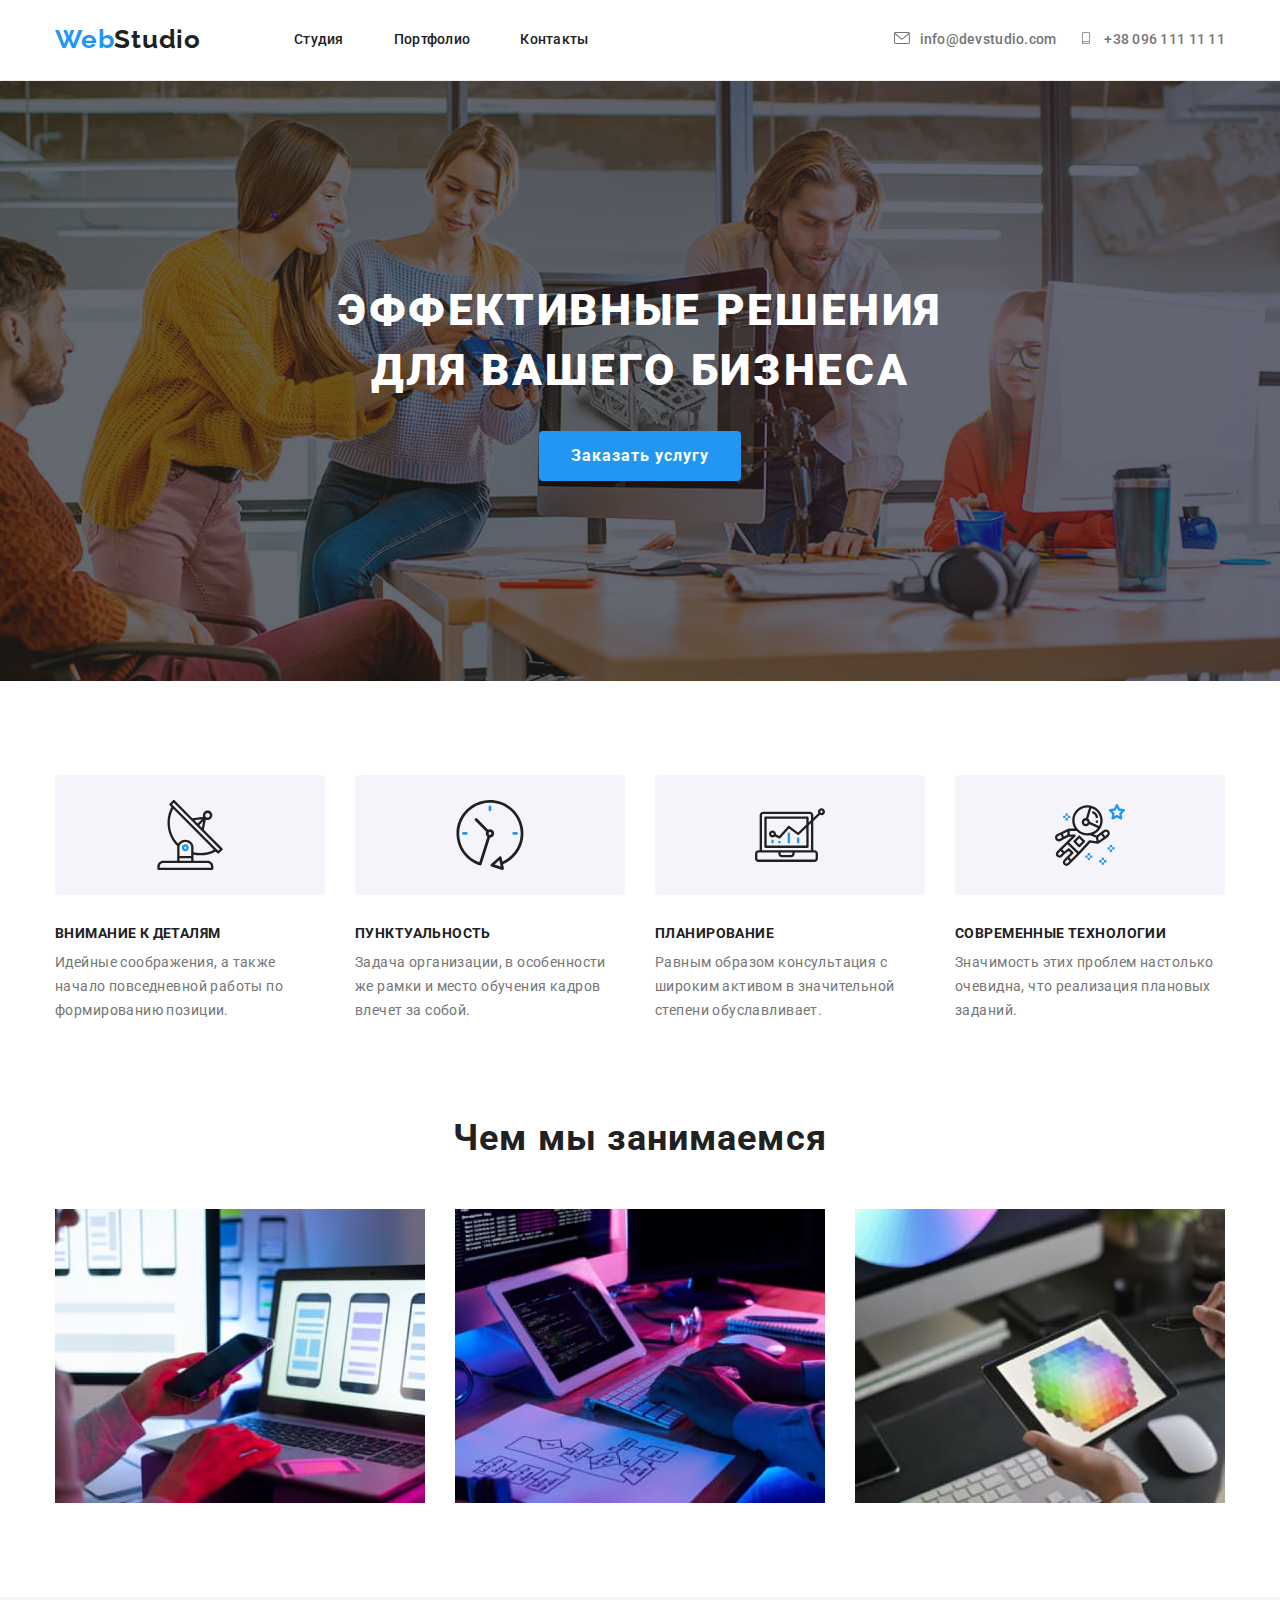
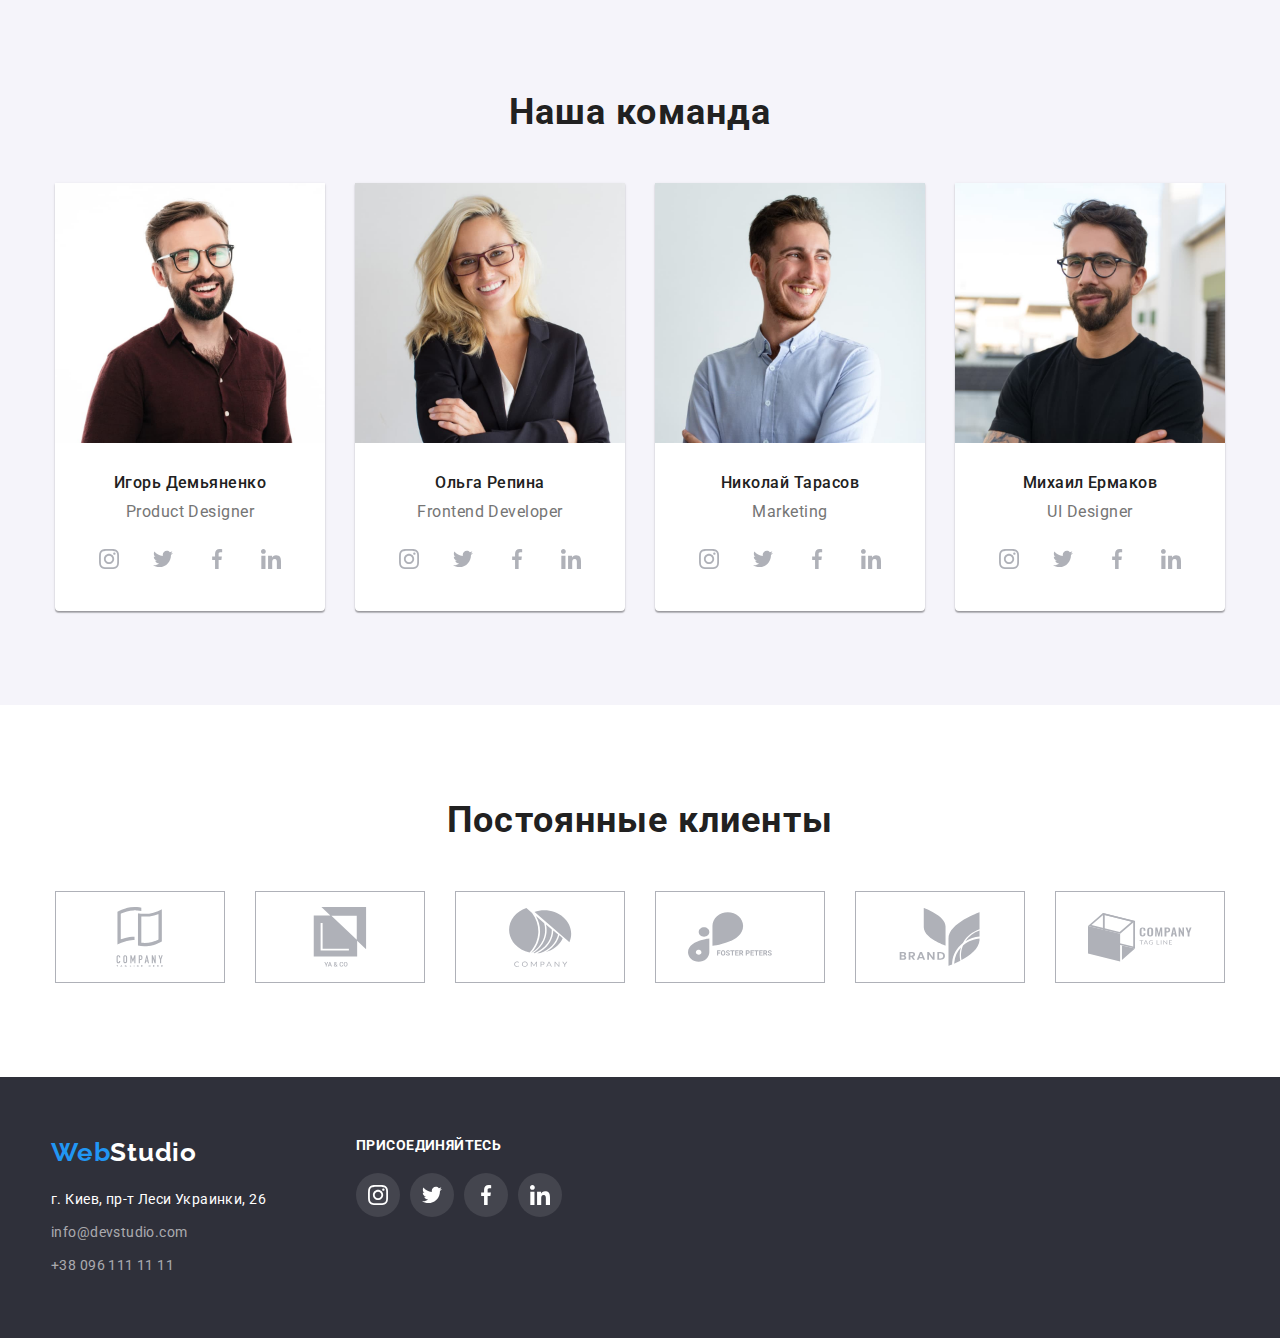
==== index.html @ 14fe9285 "homework 5" ====
<!DOCTYPE html>
<html lang="en">
  <head>
    <meta charset="UTF-8" />
    <meta http-equiv="X-UA-Compatible" content="IE=edge" />
    <meta name="viewport" content="width=device-width, initial-scale=1.0" />
    <title>Document</title>
    <link rel="stylesheet" href="./css/normalize.css/normalize.css">
    <link rel="preconnect" href="https://fonts.gstatic.com" />
    <link
      href="https://fonts.googleapis.com/css2?family=Raleway:wght@700&family=Roboto:wght@400;500;700;900&display=swap"
      rel="stylesheet"
    />
    <link rel="stylesheet" href="https://cdnjs.cloudflare.com/ajax/libs/modern-normalize/1.0.0/modern-normalize.min.css">
    <link rel="stylesheet" href="./css/styles.css">
  </head>
  <body class="web-work">
    <!-- Шапка сайта -->
    <header class="head">
      <div class="conteiner">
      <nav class="sait-nav">
        <a href="./index.html" class="logo"><span class="web-logo">Web</span>Studio</a>
        <ul class="web-link">
          <li><a href="./index.html" class="active link">Студия</a></li>
          <li><a href="./portfolio.html" class="link">Портфолио</a></li>
          <li><a href="" class="link">Контакты</a></li>
        </ul>
        <ul class="web-contacts">
          <li class="linkscontacts"><a href="mailto:info@devstudio.com" class="link mail"><svg class="contactssvg"><use href="./images/symbol-defs.svg#icon-mail"></use></svg>info@devstudio.com</a></li>
          <li class="linkscontacts"><a href="tel:+380961111111" class="link phone"><svg class="contactssvg"><use href="./images/symbol-defs.svg#icon-smartphone"></use></svg>+38 096 111 11 11</a></li>
        </ul>
      </nav>
      </div>
    </header>
  <main>
      <!-- Герой -->
      <section class="hero">
        <div class="conteiner">
        <h1 class="hero-title">Эффективные решения для вашего бизнеса</h1>
        <button type="button" class="button-style">Заказать услугу</button>
      </div>
      </section>
      <!--Особенности -->
      <section class="section-one">
        <div class="conteiner">
          <ul class="section-two">
            <li class="section-three"><svg class="group" width=70px height=70px>
              <use href="./images/symbol-defs.svg#icon-antena">
              </use>
            </svg></li>
            <li class="section-three"><svg class="group" width=70px height=70px>
              <use href="./images/symbol-defs.svg#icon-clock">
              </use>
            </svg></li>
            <li  class="section-three"><svg class="group" width=70px height=70px>
              <use href="./images/symbol-defs.svg#icon-grafic">
              </use>
            </svg></li>
            <li  class="section-three"><svg class="group" width=70px height=70px>
              <use href="./images/symbol-defs.svg#icon-cosmonavt">
              </use>
            </svg></li>
          </ul>
        </div>
      </section>
      <section class="special">
        <div class="conteiner">
        <h2 hidden>soft skills</h2>
        <ul class="special-columns">
          <li>
            
            <h3 class="special-title">Внимание к деталям</h3>
            <p class="special-text">Идейные соображения, а также начало повседневной работы по формированию позиции.</p>
          </li>
          <li>
            
            <h3 class="special-title">Пунктуальность</h3>
            <p class="special-text">
              Задача организации, в особенности же рамки и место обучения кадров влечет за собой.
            </p>
          </li>
          <li>
            
            <h3 class="special-title">Планирование</h3>
            <p class="special-text">
              Равным образом консультация с широким активом в значительной степени обуславливает.
            </p>
          </li>
          <li>
            
            <h3 class="special-title">Современные технологии</h3>
            <p class="special-text">Значимость этих проблем настолько очевидна, что реализация плановых заданий.</p>
          </li>
        </ul>
      </div>
      </section>
       <!-- Чем мы занимаемся -->
      <section class="our-work">
        <div class="conteiner">
       <h2 class="title">Чем мы занимаемся</h2>
        <ul class="box-img">
          <li><img src="./images/jpg3.jpg" alt="computer" width="370" /></li>
          <li><img src="./images/jpg2.jpg" alt="phone" width="370" /></li>
          <li><img src="./images/jpg1.jpg" alt="tablet" width="370" /></li>
        </ul>
      </div>
      </section>
      <!-- Наша команда -->
      <section class="team"> 
        <div class="conteiner">           
        <h2 class="title">Наша команда</h2>                        
        <ul class="list-item">
            <li class="scorecard">
              <img src="./images/d.jpg" alt="photo designer" width="270" />                   
                <div class="team-conteiner">
              <h3 class="team-member">Игорь Демьяненко</h3>
                <p class="team-text">Product Designer</p>
                <ul class="icons-list">
                 <li class="icons-card">
                   <a href="#" class="icons-ref">
                     <svg class="socials">
                      <use href="./images/symbol-defs.svg#icon-instagram"></use>
                     </svg>
                    </a>
                  </li>
                  <li class="icons-card">
                   <a href="#" class="icons-ref">
                     <svg class="socials">
                      <use href="./images/symbol-defs.svg#icon-twitter"></use>
                     </svg>    
                    </a>
                  </li>
                  <li class="icons-card">
                   <a href="#" class="icons-ref">
                     <svg class="socials">
                      <use href="./images/symbol-defs.svg#icon-facebook"></use>
                     </svg>    
                    </a>
                  </li>
                  <li class="icons-card">
                   <a href="#" class="icons-ref">
                     <svg class="socials">
                      <use href="./images/symbol-defs.svg#icon-linkedin"></use>
                     </svg>
                    </a>
                  </li>
                </ul>  
              </div>      
           </li>
            <li class="scorecard">
              <img src="./images/olya.jpg" alt="photo developer" width="270" />
              <div class="team-conteiner">
                <h3 class="team-member">Ольга Репина</h3> 
                <p class="team-text"> Frontend Developer</p>
                <ul class="icons-list">
                 <li class="icons-card">
                   <a href="#" class="icons-ref">
                    <svg class="socials">
                      <use href="./images/symbol-defs.svg#icon-instagram"></use>
                    </svg>
                   </a>
                 </li>
                 <li class="icons-card">
                   <a href="#" class="icons-ref">
                    <svg class="socials">
                      <use href="./images/symbol-defs.svg#icon-twitter"></use>
                    </svg>    
                   </a>
                 </li>
                 <li class="icons-card">
                   <a href="#" class="icons-ref">
                    <svg class="socials">
                      <use href="./images/symbol-defs.svg#icon-facebook"></use>
                    </svg>    
                   </a>
                 </li>
                 <li class="icons-card">
                   <a href="#" class="icons-ref">
                    <svg class="socials">
                      <use href="./images/symbol-defs.svg#icon-linkedin"></use>
                    </svg>
                   </a>
                 </li>
               </ul> 
              </div>                   
            </li>
            <li class="scorecard">
              <img src="./images/kolya.jpg" alt="photo marketing" width="270" />
              <div class="team-conteiner">
                <h3 class="team-member">Николай Тарасов</h3>
                <p class="team-text">Marketing</p>
                <ul class="icons-list">
                 <li class="icons-card">
                   <a href="#" class="icons-ref">
                    <svg class="socials">
                      <use href="./images/symbol-defs.svg#icon-instagram"></use>
                    </svg>
                   </a>
                 </li>
                 <li class="icons-card">
                   <a href="#" class="icons-ref">
                    <svg class="socials">
                      <use href="./images/symbol-defs.svg#icon-twitter"></use>
                    </svg>    
                   </a>
                 </li>
                 <li class="icons-card">
                   <a href="#" class="icons-ref">
                    <svg class="socials">
                      <use href="./images/symbol-defs.svg#icon-facebook"></use>
                    </svg>    
                   </a>
                 </li>
                 <li class="icons-card">
                   <a href="#" class="icons-ref">
                    <svg class="socials">
                      <use href="./images/symbol-defs.svg#icon-linkedin"></use>
                    </svg>
                   </a>
                 </li>
               </ul>
              </div>
            </li>
            <li class="scorecard"> 
              <img src="./images/misha.jpg" alt="photo ui designer" width="270" />
              <div class="team-conteiner">
                <h3 class="team-member">Михаил Ермаков</h3>
                <p class="team-text">UI Designer</p>
                <ul class="icons-list">
                 <li class="icons-card">
                   <a href="#" class="icons-ref">
                    <svg class="socials">
                      <use href="./images/symbol-defs.svg#icon-instagram"></use>
                    </svg>
                   </a>
                 </li>
                 <li class="icons-card">
                   <a href="#" class="icons-ref">
                    <svg class="socials">
                      <use href="./images/symbol-defs.svg#icon-twitter"></use>
                    </svg>    
                   </a>
                 </li>
                 <li class="icons-card">
                   <a href="#" class="icons-ref">
                    <svg class="socials">
                      <use href="./images/symbol-defs.svg#icon-facebook"></use>
                    </svg>    
                   </a>
                 </li>
                 <li class="icons-card">
                   <a href="#" class="icons-ref">
                    <svg class="socials">
                      <use href="./images/symbol-defs.svg#icon-linkedin"></use>
                    </svg>
                   </a>
                 </li>
               </ul>
              </div>
            </li>
        </ul> 
        </div>                          
       </section>
      <!-- Постоянные клиенты -->
      <section class="client">
      <div class="conteiner">
        <div class="our-clients">
        
      <h2 class="our-team">Постоянные клиенты</h2>
      <ul class="clients-team">
        <li class="our-clients-team">
          <a href="" class="clients-link">
          <svg class="svg-client">
            <use href="./images/symbol-defs.svg#icon-one" ></use>
          </svg>
        </a>
        </li>
     
        <li class="our-clients-team">
          <a href="" class="clients-link">
          <svg class="svg-client">
            <use href="./images/symbol-defs.svg#icon-two"></use>
          </svg>
        </a>
        </li>
      
        <li class="our-clients-team">
          <a href="" class="clients-link">
          <svg class="svg-client">
            <use href="./images/symbol-defs.svg#icon-three"></use>
          </svg>
        </a>
        </li>
     
        <li class="our-clients-team">
          <a href="" class="clients-link">
          <svg class="svg-client">
            <use href="./images/symbol-defs.svg#icon-four"></use>
          </svg>
        </a>
        </li>
     
        <li class="our-clients-team">
          <a href="" class="clients-link">
          <svg class="svg-client">
            <use href="./images/symbol-defs.svg#icon-five"></use>
          </svg>
        </a>
        </li>
        <li class="our-clients-team">
          <a href="" class="clients-link">
          <svg class="svg-client">
            <use  href="./images/symbol-defs.svg#icon-six"></use>
          </svg>
        </a>
        </li>
      </ul>
        
  </div>
      </div>
    </section>
    </main>
     <!-- Адресса -->
     <footer class="footer"> 
      <div class="conteiner">
        <div class="footer-nav">
        <ul >
       <a href="./index.html" class="logo"><span class="logo-web">Web</span>Studio</a>                             
         <address class="address"> 
             <a href="" class="link contacts"> г. Киев, пр-т Леси Украинки, 26</a>
         </address> 
       <ul class="footer-contacts">
          <li>
            <a href="mail:info@devstudio.com" class="link mail">info@devstudio.com</a>
         </li>
         <li>
            <a href="tel:+380961111111" class="link phone">+38 096 111 11 11</a>
         </li>
       </ul>
      </ul>
    </div>
    
    <div class="footer-join">
      <section class="join">
      <h3 class="title-join">присоединяйтесь</h3>
        <ul class="footer-social" >
          <li class="social-list">
            <a href="#" class="svg-social">
              <svg class="socials">
                <use href="./images/symbol-defs.svg#icon-instagram"></use>
              </svg>
            </a>
          </li>
          <li class="social-list">
            <a href="#" class="svg-social">
              <svg class="socials">
                <use href="./images/symbol-defs.svg#icon-twitter"></use>
              </svg>  
            </a>
          </li>
          <li class="social-list">
            <a href="#" class="svg-social">
              <svg class="socials">
                <use href="./images/symbol-defs.svg#icon-facebook"></use>
              </svg>  
            </a>
          </li>
          <li class="social-list">
            <a href="#" class="svg-social">
              <svg class="socials">
                <use href="./images/symbol-defs.svg#icon-linkedin"></use>
              </svg>
            </a>
          </li>
        </ul>
      </section>
    </div>
      </div>   
    </footer>
  </body>
</html>
---- css/styles.css ----
:root{
    --main-color-headers: #212121;
    --main-text-color:  #757575;
    --white-color: #FFFFFF;
    --section-buttons: #F5F4FA;
    --color-button-logo: #2196F3;
    --background: #2F303A;
    --color-logo-links: #2196F3;
    --color-work:#E5E5E5;
    --color-our-team:  #F5F4FA;
    --card-content-border:  #EEEEEE;
    --hero-footer-background: #2f303a;
    --footer-phone-mail: rgba(255, 255, 255, 0.6);
    --company-social-color: #AFB1B8;
} 

/* универсальный селектор */
*{
    list-style: none;
    text-decoration: none;
}

*{
    margin: 0;
    padding: 0;
    list-style: none;      
}

body {
     font-family: Roboto;
     font-style: normal;
    background-color: var(--white-color);
    color: var(--main-text-color);
    }

img {
display: block;
max-width: 100%;
height: auto;
    }

.conteiner {
    box-sizing: border-box;
    width: 1200px;
    margin: 0 auto;
    padding: 0 15px;
}
.head .conteiner {
  padding-top: 24px;
  padding-bottom: 25px;
}
/* общие свойства ссылок */


/* ссылки */
.link {
  text-decoration: none;
    font-family: Roboto;
    font-style: normal;
    font-weight: 500;
    font-size: 14px;
    line-height: 1.143;
    letter-spacing: 0.02em;
    color: inherit;
 }

/* Шапка сайта */

.logo {
    font-style: normal;
    letter-spacing: 0.03em;
    font-family: Raleway;
    font-weight: bold;
    font-size: 26px; 
    line-height: 1.192;
    color: var(--main-color-headers);
    margin-right: 93px;
    
    
    

  }
  .web-logo {
    font-family: Raleway;
    font-style: normal;
    font-weight: bold;
    font-size: 26px;
    line-height: 1.192;
    letter-spacing: 0.03em;
    color: var(--color-logo-links); 
    width: 145px;

    
}

.sait-nav {
    display:flex;
    align-items: center; 
    justify-content: space-between; 
  
}

.web-link{
  display: flex;
  justify-content: space-between;
  /* width: 294px;
  */
    
 }
 /* контакты  */

.web-contacts 
{
    align-items: center;
    margin-left: 305px;
    display: flex; 
    justify-content: space-between; 
    width: 333px;

    
   }
   .web-link li:not(:last-child) {
     margin-right: 50px;

   }
   

   .link:hover,
   .link:focus {
     color: var(--color-logo-links);
   }


.contactssvg{
    fill: currentColor;
    width: 16px;
    height: 12px;
    margin-right: 10px;    
}
 
.contactssvg:hover,
.contactssvg:focus{
    Fill: var(--color-button-logo) ;      
}
   header{
    border-bottom: 1px solid #ECECEC;
}



/* Герой */
 .hero {
      background-color:#2F303A ;
      padding-bottom: 200px;
      padding-top: 200px;  
     background-image:linear-gradient(to right,rgba(48, 58, 47, 0.4), rgba(47, 48, 58, 0.4)), url(../images/Img.jpg);
     max-width: 1600px;
     background-position: center;
     background-size: cover;
     background-repeat: no-repeat;
     justify-content: center;
     margin: 0 auto;
      
      }


.hero-title {
    width: 696px;
    display:flex;
    font-style: normal;
    font-weight: 900;
    font-size: 44px;
    line-height: 1.363;
    color: var(--white-color);
    text-align: center;
    letter-spacing: 0.06em;
    text-transform: uppercase;
    margin: 0 auto; 
    margin-bottom: 30px;

    
     /* кнопка */

}
.button-style{

    display:flex;
    justify-content: center;
    font-weight: bold;
    font-family: Roboto;
     font-size: 16px;
     line-height: 1.875;
     padding: 10px 32px;
     letter-spacing: 0.06em;
     align-items: center;
     margin: auto; 
     background: var(--color-button-logo);
     color: var(--white-color);
     display: flex;      
     box-shadow: 0px 4px 4px rgba(0, 0, 0, 0.15);
     border-radius: 4px;     
     border: none; 
     cursor: pointer;
}
     
/* особенности  */

.section-one{
    padding-top: 94px; 
}

.section-two{
display: flex;
justify-content: space-between;
}

.section-three{
  display: inline-flex;
  justify-content: center;
  align-items: center;
  width: 270px;
  height: 120px;
  background: var(--color-our-team);
  border-radius: 4px;
}


.special content{
    display: flex; 
    justify-content: space-between;
}

.special-columns li:not(:last-child){
    margin-right: 30px;
}
.special ul{
    display: flex;
}


.special-title{
    font-weight: bold;
    line-height: 1.172;
    font-size: 14px;
    letter-spacing: 0.03em;
    text-transform: uppercase;
    color: var(--main-color-headers);
    margin-bottom: 10px;
    margin-top: 30px;
    
}
.special-text{
    width: 270px;
    font-size: 14px;
    line-height: 1.714;
    color: var(--main-text-color);
    font-weight: normal;
    letter-spacing: 0.03em;
    
    
}

/* Чем мы занимаемся */

.box-img{
    display: flex;
     justify-content: space-between;
}
.our-work{
    
    padding-bottom: 94px; 
    padding-top: 94px;   
}





/* Наша команда */
.team{
     
  background: var(--color-our-team);
  padding-top: 94px;
   padding-bottom: 94px; 
}

.list-item {
  display: flex;
  justify-content: space-between;
}

.title{
  font-weight: bold;
  font-size: 36px;
  line-height: 1.167;
  text-align: center;
  letter-spacing: 0.03em;
  color: var(--main-color-headers);
  margin-bottom: 50px;
} 

.team-conteiner {
  padding: 30px 32px;
}
 
.icons-card:not(:last-child){
  margin-right: 10px;
}

.team .scorecard{
 background: var(--white-color);             
 box-shadow: 0px 1px 3px rgba(0, 0, 0, 0.12), 0px 1px 1px rgba(0, 0, 0, 0.14), 0px 2px 1px rgba(0, 0, 0, 0.2);
 border-radius: 0px 0px 4px 4px;     
}

.list-item .team-scorecard{
  margin-top: 30px;
  margin-bottom: 30px;
}

.team-member{
  font-weight: 500;
  font-size: 16px;
  line-height: 1.188;       
  letter-spacing: 0.03em;    
  color: var(--main-color-headers);
  text-align: center;     
}

.team-text{
  font-weight: normal;
  font-size: 16px;
  line-height: 1.187;
  letter-spacing: 0.03em;
  text-align: center;     
  margin-top: 10px;    
}
.icons-list{
  margin: 0 auto;
  margin-top: 16px;
  display: flex;
  justify-content: center;   
}



.icons-list .icons-card{      
 display: flex;
 justify-content: center;
 align-items: center;    
}   
.icons-ref{
 display: inline-flex;
 justify-content: center;
 align-items: center; 
 background-color: inherit;
 fill: var(--company-social-color);   
 width: 44px;
 height: 44px;   
 border-radius: 50%;
}
  
.icons-ref:hover, 
.icons-ref:focus{
fill: var(--white-color);
background-color:var(--color-button-logo) ;  
 }

.team-svg{
  width: 20px;
    height: 20px;
}
/* Адреса */


.footer .conteiner{ 
  display: flex;  
  padding-top: 60px;
  padding-bottom: 60px;        
}
.footer{
 background: var(--hero-footer-background); 
}
.footer-nav{
  display: flex;
 justify-content: center;
  width: 231px; 
  margin-right: 70px;
} 











.footer .logo{
color: var(--white-color);      
}  

.logo-web{
 color: var(--color-logo-links) ;
}

.footer .mail{
 font-weight: normal;
  font-size: 14px;
  line-height: 1.714;
  letter-spacing: 0.03em;
  color:  var(--footer-phone-mail);
  
}
.footer .phone{
  font-weight: normal;
  font-size: 14px;
  line-height: 1.714;
  letter-spacing: 0.03em;
  color:  var(--footer-phone-mail);       
}  
.address{
  margin-top: 20px;
}
.contacts {  
  font-weight: normal;
  font-size: 14px;
  line-height: 1.714;     
  letter-spacing: 0.03em; 
  color: var(--white-color);       
}
/* .footer .conteiner{ 
  display: flex;  
  padding-top: 60px;
  padding-bottom: 60px;        
} */
.footer-contacts li{
margin-top: 9px;
}
.footer .link:hover,
.footer .link:focus{
  color: var(--color-button-logo);
}
.footer-join {
  display: flex;
 justify-content: center;   
} 


.socials {
  width: 20px;
  height: 20px;
}
.title-join{
  text-transform: uppercase;
  color: var(--white-color);
  font-weight: bold;
  font-size: 14px;
  line-height: 1.142;             
  letter-spacing: 0.03em;
  margin-bottom: 20px;
}
.social-list:not(:last-child){
  margin-right: 10px;
}
.footer-social {
  display: flex;
  justify-content: center;
  align-items: center;
}
.svg-social {
  display: inline-flex;
  justify-content: center;
  align-items: center;
  background: rgba(255, 255, 255, 0.1);
  fill:#FFFFFF;
  width: 44px;
  height: 44px;
  border-radius: 50%;
}
.svg-social:hover,
.svg-social:focus {
  fill: #FFFFFF;
  background-color: var(--color-button-logo);
}


    /* Портфолио */
    .web-link{
        font-family: Roboto;
        font-style: normal;
        font-weight: 500;
        font-size: 14px;
        line-height: 1.142;
        color: var(--main-color-headers) ;
}
     .mail{
        text-decoration: none;
        font-family: Roboto;
        font-size: 14px;
        font-weight: 500;
        color: var(--main-text-color);
        line-height: 1.142;
     }
    .phone{
        text-decoration: none;
        font-family: Roboto;
        font-size: 14px;
        font-weight: 500;
        color: var(--main-text-color);
        line-height: 1.142;
    } 
   /* Кнопки портфолио */

.button-portfolio:focus,
.button-portfolio:hover {
    color: var(--white-color);
  background-color: var(--color-logo-links);
  box-shadow: 0px 1px 1px rgba(0, 0, 0, 0.12), 0px 4px 4px rgba(0, 0, 0, 0.06), 1px 4px 6px rgba(0, 0, 0, 0.16);
}


.buttons-portfolio{
    margin-bottom: 50px; 
    display: flex;
    justify-content: center;
    
    
}

.button-portfolio{
    font-family: Roboto;
    font-style: normal;
    font-weight: 500;
    font-size: 16px;
    line-height: 1.625;
    text-align: center;
    letter-spacing: 0.03em;
    color: var(--main-color-headers);
    background-color: var(--section-buttons);
    padding: 6px 22px;
    cursor: pointer;
    margin-right: 8px;
    border-radius: 4px;
    border: none; 
   }

   /* Фото портфолио */
   .portfolio-page{
    padding-top: 94px;
    padding-bottom: 94px;
   }
.project{
    flex-basis: calc((100% - 90px) / 3);
      margin-left: 30px;
      margin-top: 30px;
}

.card-content{
    padding: 20px 24px;
    background-color: var(--white-color);
   border: 1px solid var(--card-content-border); 
  

  }

  .project:hover,
  .project:focus{
    box-shadow: 0px 1px 1px rgba(0, 0, 0, 0.12), 0px 4px 4px rgba(0, 0, 0, 0.06), 1px 4px 6px rgba(0, 0, 0, 0.16);
    background-color: var(--color-logo-links);
  }

.photo-portfolio{
    padding: 0;
    margin: 0;
   display: flex;
   flex-wrap: wrap;
   margin-top: -30px;
   margin-left: -30px; 
    }

    .portfolio-text{
    font-family: Roboto;
    font-style: normal;
    font-weight: bold;
    font-size: 18px;
    line-height: 2;
    color: var(--main-color-headers);
    letter-spacing: 0.06em;
    }

.photo-name{
    font-family: Roboto;
    font-weight: normal;
    font-size: 16px;
    line-height: 1.875;
    color: var(--main-text-color);
    letter-spacing: 0.03em;
}



/* Адрес */

.portfolio-down{
    background: var(--background);
}

.footer-web{
    font-family: Raleway;
    font-weight: bold;
    line-height: 1.192;
    color: var(--color-button-logo);
}
.footer-studio{
    font-family: Raleway;
    font-weight: bold;
    line-height: 1.192;
    color:  var(--white-color);
}
.address-style{
    font-style: normal;
    font-family: Roboto;
    font-weight: normal;
    line-height: 1.714;
    color: var(--white-color);
    }
.portfolio-footer-mail{
    Text-decoration: none;
    font-family: Roboto;
    font-size: 14px;
    font-weight: normal;
    line-height: 1.714;
    color: var(--main-text-color);
    }
.portfolio-footer-phone{
    Text-decoration: none;
    font-family: Roboto;
    font-size: 14px;
    font-weight: normal;
    line-height: 1.714;
    color: var(--main-text-color);
    }


  /* Наши клиенты */
  .client{
    padding-top: 94px;
   padding-bottom: 94px;
  } 

  .svg-client{
    width: 106px;
    height: 60px;
    align-items: center;
    margin: 16px 32px;
    border: none; 
    }


  .clients-team {
    display: flex;
    justify-content: space-between;
    align-items: center;
  }

  .clients-link:hover ,
  .clients-link:focus {
    outline: 1px solid var(--color-button-logo);
  }

  
  
  .clients-link{
    display: flex;
    justify-content: center;
    align-items: center; 
    width: 170px;
    height: 92px;
    border: 1px solid #AFB1B8;
    fill: var(--company-social-color);
  
  }
  .clients-link:hover,
  .clients-link:focus{
    fill: var(--color-button-logo);
    border:var(--color-button-logo);
  }

  .our-clients-team:not(:last-child){
    margin-right: 30px; 
  }

.our-team{
  font-weight: bold;
  font-size: 36px;
  line-height: 1.167;
  text-align: center;
  letter-spacing: 0.03em;
  color: var(--main-color-headers);
  margin-bottom: 50px;
}
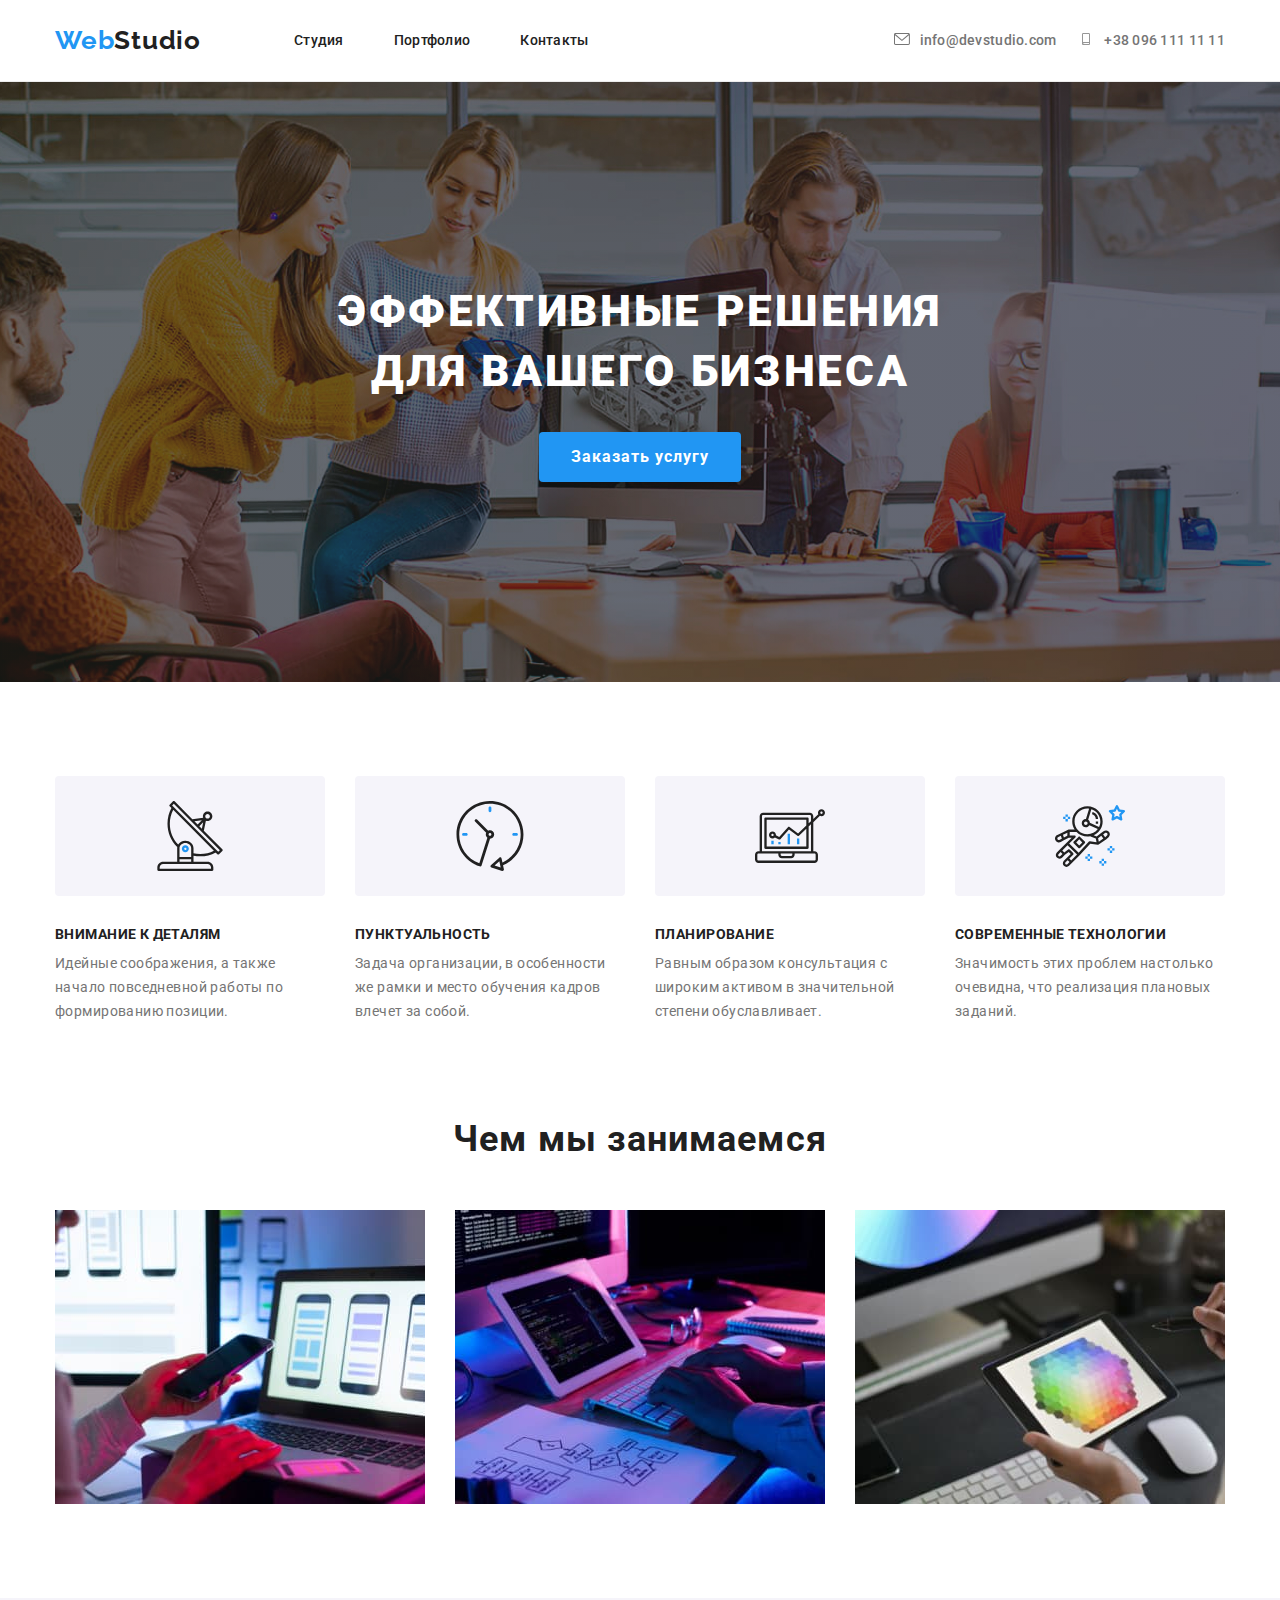
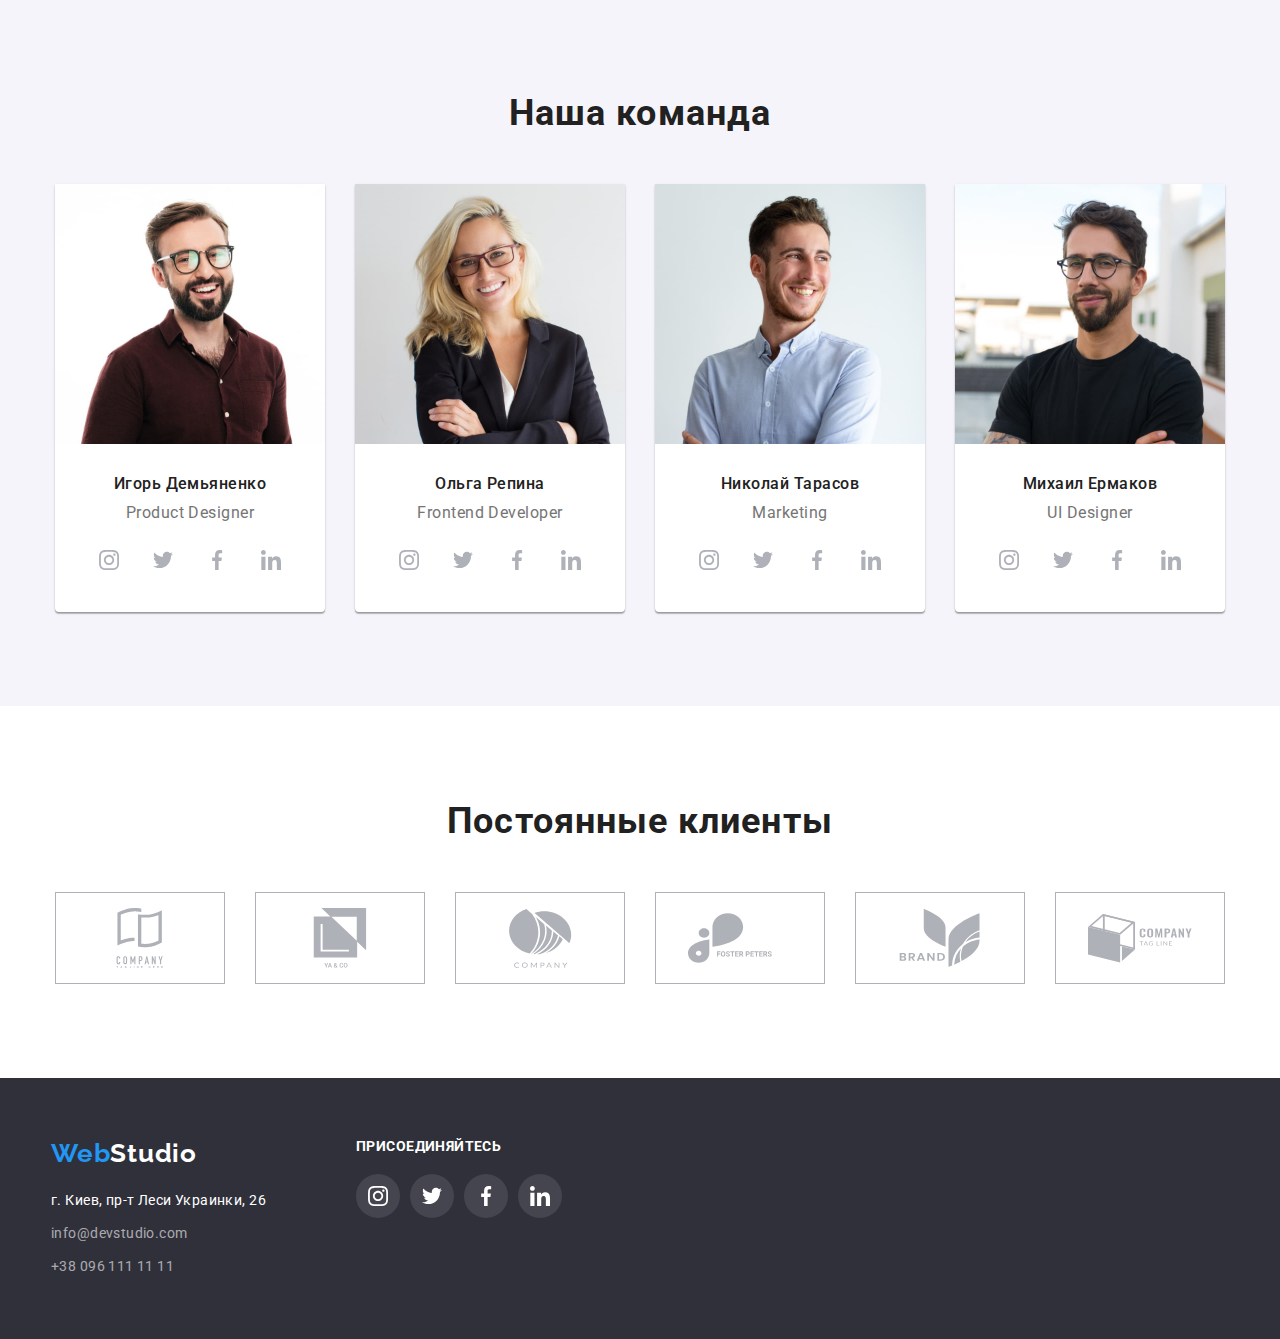
==== commit c5eed724: "done" ====
--- a/index.html
+++ b/index.html
@@ -21,7 +21,7 @@
       <nav class="sait-nav">
         <a href="./index.html" class="logo"><span class="web-logo">Web</span>Studio</a>
         <ul class="web-link">
-          <li><a href="./index.html" class="active link">Студия</a></li>
+          <li><a href="./index.html" class="link active">Студия</a></li>
           <li><a href="./portfolio.html" class="link">Портфолио</a></li>
           <li><a href="" class="link">Контакты</a></li>
         </ul>
@@ -37,7 +37,7 @@
       <section class="hero">
         <div class="conteiner">
         <h1 class="hero-title">Эффективные решения для вашего бизнеса</h1>
-        <button type="button" class="button-style">Заказать услугу</button>
+        <button type="button" data-modal-open  class="button-style">Заказать услугу</button>
       </div>
       </section>
       <!--Особенности -->
@@ -377,5 +377,16 @@
     </div>
       </div>   
     </footer>
+    <!-- Modal -->
+<div class="backdrop is-hidden" data-modal>
+    <div class="modal">
+      <button data-modal-close class="btn-modal-close" >
+        <svg class="icon-btn-close">
+          <use href="./images/symbol-defs.svg#icon-close"></use>
+        </svg>
+      </button>
+    </div>
+  </div>
+<script src="./js/modal.js"></script>
   </body>
 </html>
--- a/css/styles.css
+++ b/css/styles.css
@@ -26,6 +26,7 @@
     list-style: none;      
 }
 
+
 body {
      font-family: Roboto;
      font-style: normal;
@@ -33,11 +34,14 @@
     color: var(--main-text-color);
     }
 
+
 img {
 display: block;
 max-width: 100%;
 height: auto;
-    }
+
+ }
+
 
 .conteiner {
     box-sizing: border-box;
@@ -45,11 +49,34 @@
     margin: 0 auto;
     padding: 0 15px;
 }
-.head .conteiner {
-  padding-top: 24px;
-  padding-bottom: 25px;
+
+.active{
+  color: var(--color-button-logo);
+}
+
+.active::after{    
+  display: flex;
+  content: "";
+  width: inherit;
+  border-bottom: 4px solid;
+  background-color: var(--color-button-logo);
+  border-radius: 2px;
+  margin-top: 30px;
+  bottom: -1px;  
+  margin-bottom: -1px;
+  opacity: 0; 
+  transition: opacity 250ms cubic-bezier(0.4, 0, 0.2, 1);
+
+}
+
+
+.active:hover::after{
+    opacity: 1;
+    background-color: var(--color-button-logo);
 }
 /* общие свойства ссылок */
+
+
 
 
 /* ссылки */
@@ -62,6 +89,7 @@
     line-height: 1.143;
     letter-spacing: 0.02em;
     color: inherit;
+    transition: color 250ms cubic-bezier(0.4, 0, 0.2, 1);
  }
 
 /* Шапка сайта */
@@ -103,10 +131,12 @@
 .web-link{
   display: flex;
   justify-content: space-between;
-  /* width: 294px;
-  */
-    
+  padding-top: 32px;
+  
  }
+
+
+ 
  /* контакты  */
 
 .web-contacts 
@@ -703,3 +733,95 @@
   margin-bottom: 50px;
 }
 
+/* Modal
+=================== */
+
+.backdrop {
+  position: fixed;
+  top: 0;
+  left: 0;
+  width: 100%;
+  height: 100%;
+  background-color: rgba(0, 0, 0, 0.2);
+ 
+}
+
+.modal {
+  position: absolute;
+  top: 50%;
+  left: 50%;
+  transform: translate(-50%, -50%);
+  width: 528px;
+  height: 581px;
+  background-color: var(--white-color);
+  padding: 9px;
+}
+
+.btn-modal-close {
+  position: absolute;
+  top: 8px;
+  right: 8px;
+  justify-content: center;
+  align-items: center;
+  width: 30px;
+  height: 30px;
+  border-radius: 50%;
+  border: 1px solid rgba(0, 0, 0, 0.1);
+  cursor: pointer;
+  
+}
+
+
+.icon-btn-close {
+  position: absolute;
+  transform: translate3d(-50%, -50%, 0);
+  width: 11px;
+  height: 11px;
+}
+
+.backdropp{
+    position: fixed;
+    top: 0;
+    left: 0;
+    width: 100%;
+    height: 100%;
+    background: rgba(0, 0, 0, 0.2);
+}
+.is-hidden {
+  visibility: hidden;
+  opacity: 0;
+  pointer-events: none;
+  transition: opacity 2500ms cubic-bezier(0.215, 0.610, 0.355, 1), visibility 5000ms cubic-bezier(0.075, 0.82, 0.165, 1);
+}
+
+
+.card-thumb{
+  position: relative;
+  overflow: hidden;      
+}
+
+.card-box{ 
+  position: absolute;
+  width: 100%;
+   height: 100%;
+   top: 0;
+   left: 0;      
+   width: 370px;
+   height: 294px;
+   background: rgba(33, 150, 243, 0.9);
+   overflow: auto;
+ 
+   transform: translateY(100%);  
+   transition: transform 250ms cubic-bezier(0.4, 0, 0.2, 1);   
+}
+.card:hover .card-box{
+  transform: translateY(0);
+}
+
+.card-text{      
+  font-size: 18px;
+  line-height: 1.555; 
+  letter-spacing: 0.03em;
+  margin: 63px 24px;
+  color: var(--white-color);     
+} 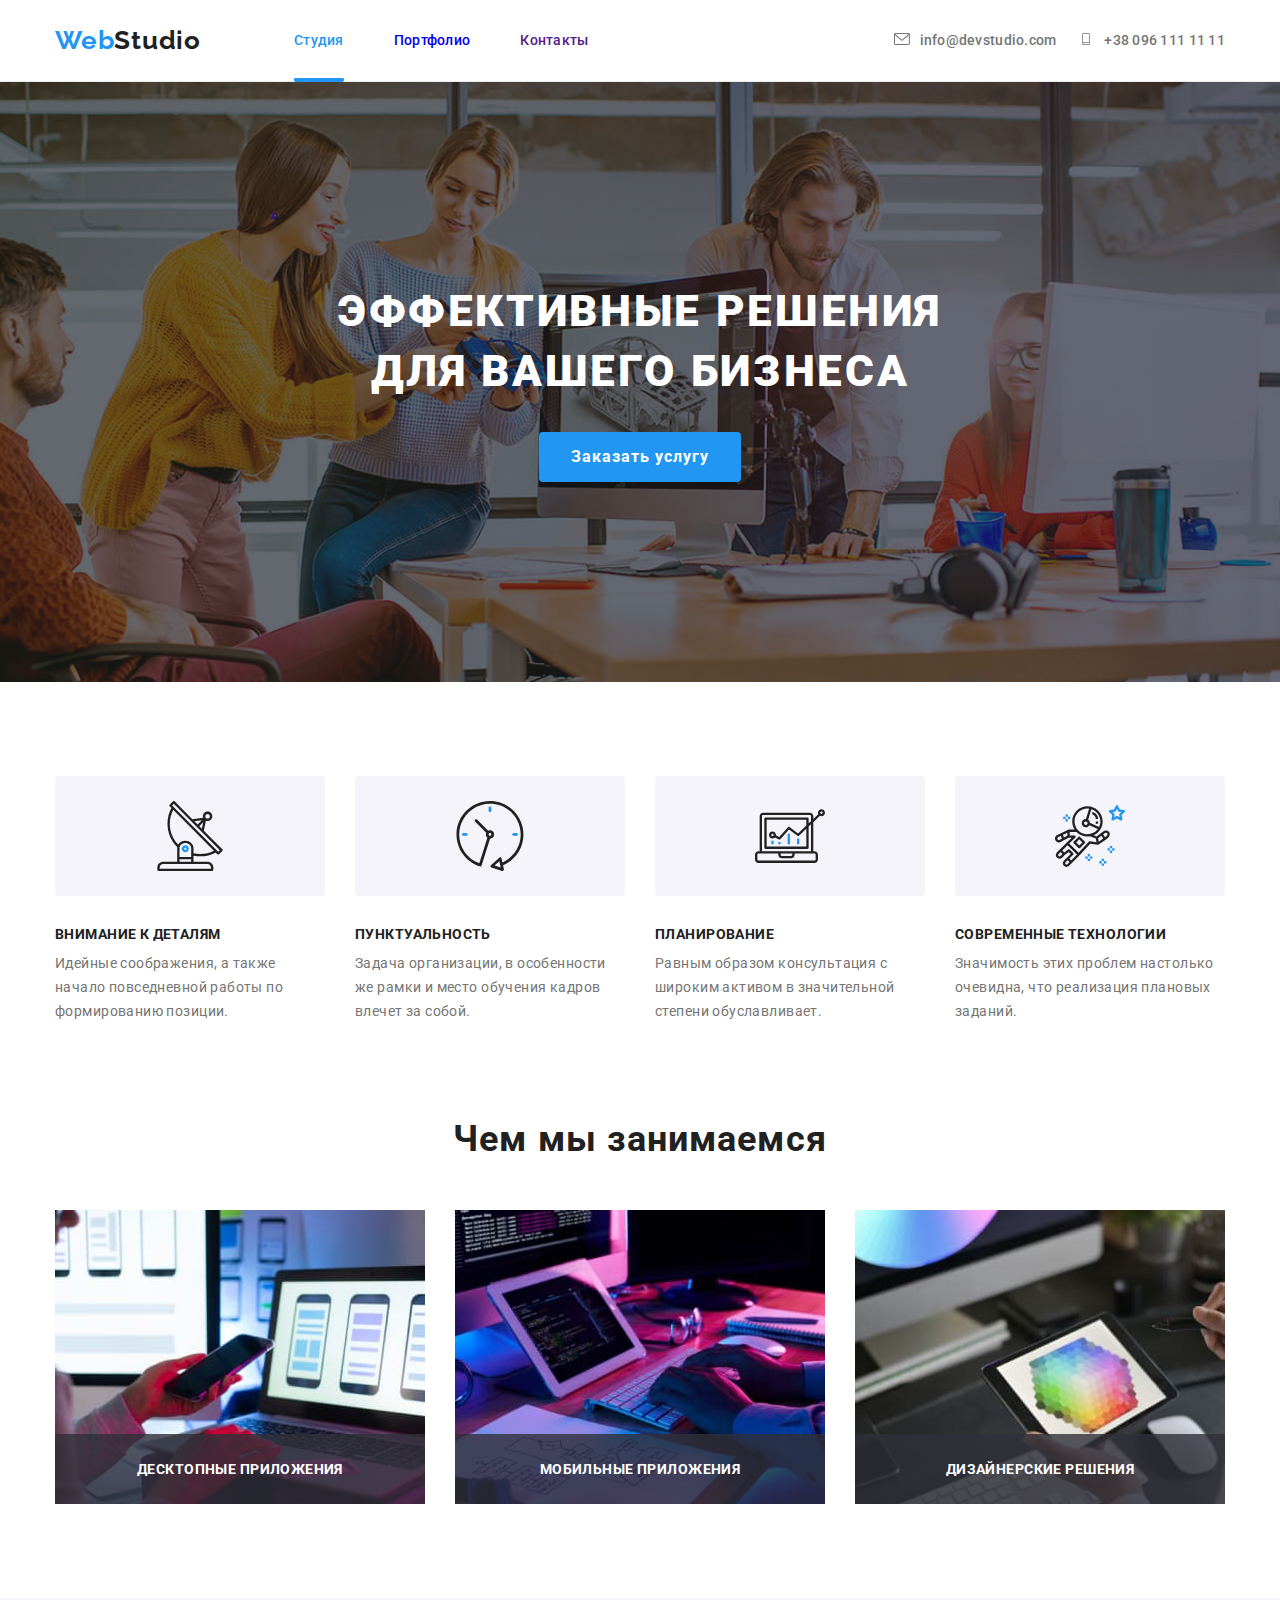
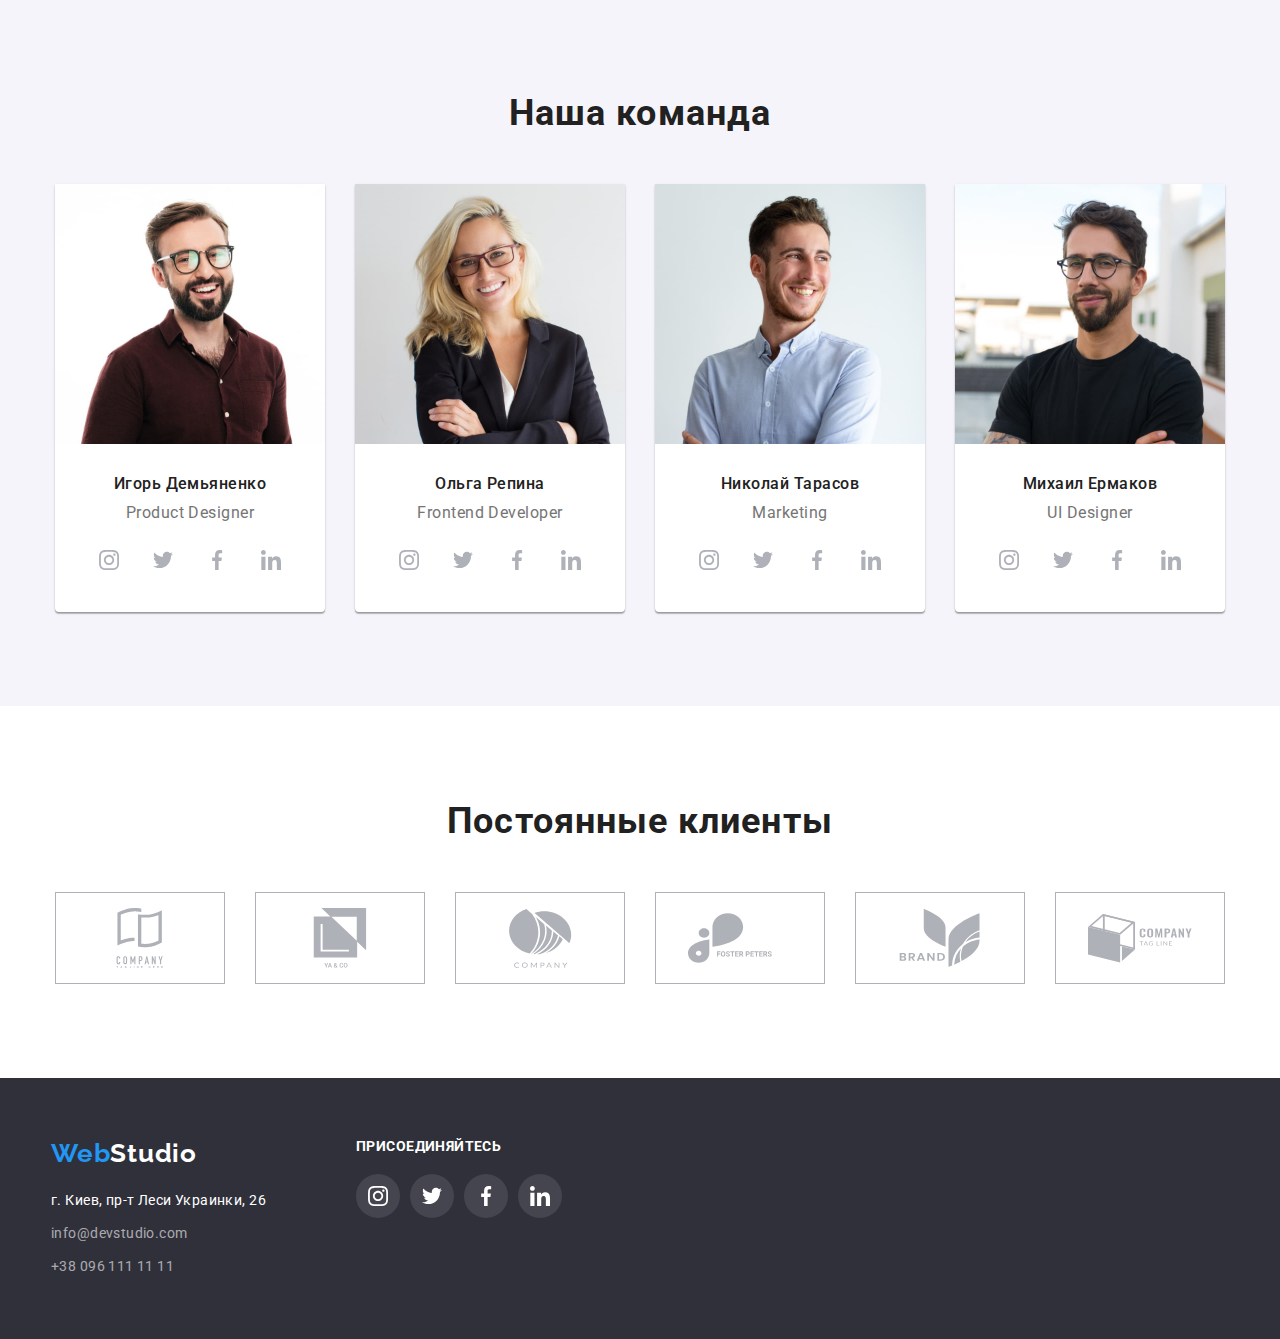
==== commit a327eac0: "done done done" ====
--- a/index.html
+++ b/index.html
@@ -21,7 +21,7 @@
       <nav class="sait-nav">
         <a href="./index.html" class="logo"><span class="web-logo">Web</span>Studio</a>
         <ul class="web-link">
-          <li><a href="./index.html" class="link active">Студия</a></li>
+          <li><a href="./index.html" class="link current">Студия</a></li>
           <li><a href="./portfolio.html" class="link">Портфолио</a></li>
           <li><a href="" class="link">Контакты</a></li>
         </ul>
@@ -99,9 +99,30 @@
         <div class="conteiner">
        <h2 class="title">Чем мы занимаемся</h2>
         <ul class="box-img">
-          <li><img src="./images/jpg3.jpg" alt="computer" width="370" /></li>
-          <li><img src="./images/jpg2.jpg" alt="phone" width="370" /></li>
-          <li><img src="./images/jpg1.jpg" alt="tablet" width="370" /></li>
+          <li class="work-box">
+            <div class="box-case">
+            <img src="./images/jpg3.jpg" alt="computer" width="370" />
+            <div class="case">
+              <h3 class="title-case">Десктопные приложения</h3>
+            </div>
+          </div>
+        </li>
+          <li class="work-box">
+            <div class="box-case">
+            <img src="./images/jpg2.jpg" alt="phone" width="370" />
+            <div class="case">
+              <h3 class="title-case">Мобильные приложения</h3>
+             </div>
+          </div>
+        </li>
+          <li class="work-box">
+            <div class="box-case">
+              <img src="./images/jpg1.jpg" alt="tablet" width="370" />
+              <div class="case">
+                <h3 class="title-case">Дизайнерские решения</h3>
+               </div>
+             </div>
+            </li>
         </ul>
       </div>
       </section>
--- a/css/styles.css
+++ b/css/styles.css
@@ -50,32 +50,26 @@
     padding: 0 15px;
 }
 
-.active{
+.current{
   color: var(--color-button-logo);
 }
 
-.active::after{    
+.current::after{    
   display: flex;
   content: "";
   width: inherit;
   border-bottom: 4px solid;
   background-color: var(--color-button-logo);
   border-radius: 2px;
-  margin-top: 30px;
-  bottom: -1px;  
-  margin-bottom: -1px;
-  opacity: 0; 
+  margin-top: 30px;  
+  margin-bottom: -1px; 
   transition: opacity 250ms cubic-bezier(0.4, 0, 0.2, 1);
-
-}
-
-
-.active:hover::after{
-    opacity: 1;
-    background-color: var(--color-button-logo);
-}
+}
+
+
+
+
 /* общие свойства ссылок */
-
 
 
 
@@ -88,7 +82,7 @@
     font-size: 14px;
     line-height: 1.143;
     letter-spacing: 0.02em;
-    color: inherit;
+    border-radius: 2px;
     transition: color 250ms cubic-bezier(0.4, 0, 0.2, 1);
  }
 
@@ -132,6 +126,7 @@
   display: flex;
   justify-content: space-between;
   padding-top: 32px;
+  color: inherit;
   
  }
 
@@ -302,7 +297,30 @@
     padding-top: 94px;   
 }
 
-
+.box-case{
+  position: relative; 
+}
+.case{
+   position: absolute;
+   display: flex; 
+   justify-content: center;  
+   align-items: center;
+   bottom: 0;        
+   width: 370px;
+   height: 70px;
+   background: rgba(47, 48, 58, 0.8);
+ 
+}
+.title-case{
+  font-weight: bold;
+  font-size: 14px;
+  line-height: 1.143;
+  text-align: center;
+  letter-spacing: 0.03em;
+  text-transform: uppercase;
+  color: var(--white-color);
+ 
+}
 
 
 
@@ -696,14 +714,17 @@
     align-items: center;
   }
 
-  .clients-link:hover ,
-  .clients-link:focus {
-    outline: 1px solid var(--color-button-logo);
-  }
-
-  
-  
-  .clients-link{
+ 
+  .clients-link:hover,
+.clients-link:focus {
+  border: 1px solid var(--color-logo-links);
+  fill: var(--color-logo-links);
+  border-radius: 4px;
+  width: 170px;
+  height: 92px;
+}
+
+   .clients-link{
     display: flex;
     justify-content: center;
     align-items: center; 
@@ -713,11 +734,7 @@
     fill: var(--company-social-color);
   
   }
-  .clients-link:hover,
-  .clients-link:focus{
-    fill: var(--color-button-logo);
-    border:var(--color-button-logo);
-  }
+  
 
   .our-clients-team:not(:last-child){
     margin-right: 30px; 
@@ -750,11 +767,16 @@
   position: absolute;
   top: 50%;
   left: 50%;
-  transform: translate(-50%, -50%);
+  transform: translate(-50%, -50%) scale(1);
   width: 528px;
   height: 581px;
   background-color: var(--white-color);
   padding: 9px;
+  transition: opacity 2500ms cubic-bezier(0.215, 0.610, 0.355, 1), visibility 5000ms cubic-bezier(0.075, 0.82, 0.165, 1);
+}
+
+.backdrop .is-hidden .modal{
+  transform: translate(-50%, -50%) scale(0);
 }
 
 .btn-modal-close {
@@ -777,6 +799,7 @@
   transform: translate3d(-50%, -50%, 0);
   width: 11px;
   height: 11px;
+  
 }
 
 .backdropp{
@@ -791,7 +814,7 @@
   visibility: hidden;
   opacity: 0;
   pointer-events: none;
-  transition: opacity 2500ms cubic-bezier(0.215, 0.610, 0.355, 1), visibility 5000ms cubic-bezier(0.075, 0.82, 0.165, 1);
+  
 }
 
 
